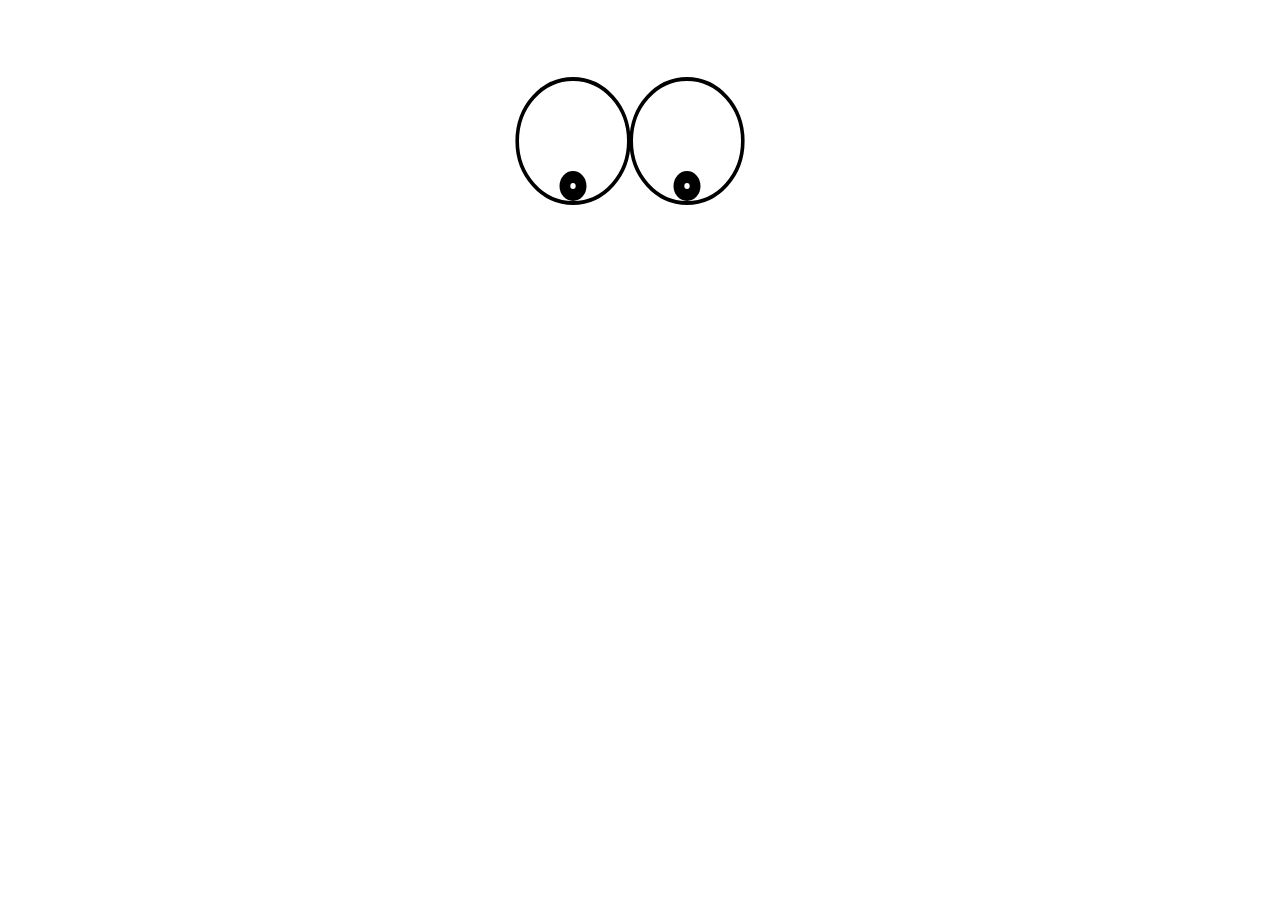
==== dolaemong.html @ eb523f5d "eyemove" ====
<!DOCTYPE html>
<html>
<head>
<title>도라에몽 눈알 굴리기</title>
<meta charset="UTF-8">
<style>
body {
    margin: 0;
}

.도라에몽 {
    position: absolute;
    top: 50%;
    left: 50%;
    width: 600px;
    height: 800px;
    background: url('doraemon.gif') no-repeat 50% 50%;
    background-size: contain;
    transform: translate(-50%,-50%);
}

.눈들 {
    display: flex;
    position: absolute;
    top: 27px;
    left: 162px;
}

.눈 {
    position: relative;
    width: 120px;
    height: 120px;
    border: 4px solid black;
    border-radius: 50%;
    background-color: white;
    transform: scaleX(0.9);
}

.눈-1 {
    left: 7px;
}

.눈-2 {
    left: -7px;
}

.눈동자 {
    position: absolute;
    left: 45px;
    bottom: 0;
    width: 30px;
    height: inherit;
}

.눈동자:before {
    content: '';
    display: block;
    position: absolute;
    left: 0;
    bottom: 0;
    width: inherit;
    height: 30px;
    border-radius: 50%;
    background-color: black;
}

.눈동자:after {
    content: '';
    display: block;
    position: absolute;
    left: 12px;
    bottom: 12px;
    width: 6px;
    height: 6px;
    border-radius: 50%;
    background-color: white;
}
</style>
</head>
<body>
<div class="도라에몽">
    <div class="눈들">
        <div class="눈 눈-1">
            <div class="눈동자"></div>
        </div>
        <div class="눈 눈-2">
            <div class="눈동자"></div>
        </div>
    </div>
</div>

<script>
var 눈알 = function (selector) {
    var 눈 = document.querySelector(selector),
        눈동자 = 눈.querySelector('.눈동자'),
        눈영역 = 눈.getBoundingClientRect();

    var 눈알굴리기 = function (mouseX, mouseY) {
        var 라디안 = Math.atan2( mouseY - (눈영역.y + 눈영역.height * 0.5), mouseX - (눈영역.x + 눈영역.width * 0.5) );
        눈동자.style.transform = 'rotate(' + (180 * 라디안 / Math.PI - 90) + 'deg)';
    };

    return {
        눈알굴리기: 눈알굴리기
    };
};

var 왼눈 = 눈알('.눈-1');
var 오른눈 = 눈알('.눈-2');

window.addEventListener('mousemove', function (e) {
    왼눈.눈알굴리기(e.pageX, e.pageY);
    오른눈.눈알굴리기(e.pageX, e.pageY);
});
</script>
</body>
</html>
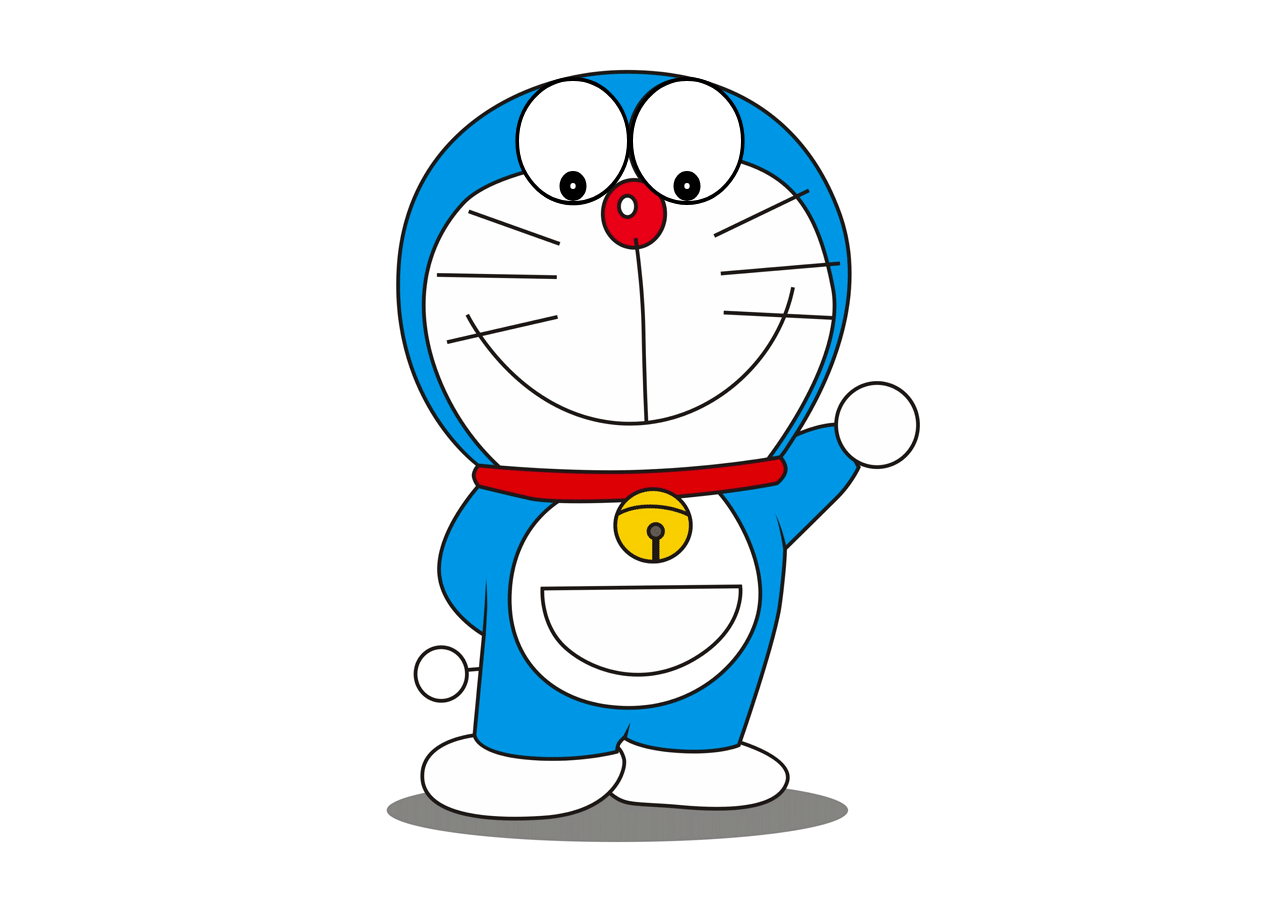
==== commit e0fa39d3: "script remove" ====
--- a/dolaemong.html
+++ b/dolaemong.html
@@ -1,137 +1,110 @@
+<!DOCTYPE html>
+<html>
+    <head>
+        <title>도라에몽 눈알 굴리기</title>
+        <meta charset="UTF-8">
+        <style>
+            body {
+                margin: 0;
+            }
+
+            .doraemon {
+                position: absolute;
+                top: 50%;
+                left: 50%;
+                width: 600px;
+                height: 800px;
+                background: url("img/doraemon.gif") no-repeat 50% 50%;
+                background-size: contain;
+                transform: translate(-50%,-50%);
+            }
+
+            .eye_wrap {
+                display: flex;
+                position: absolute;
+                top: 27px;
+                left: 162px;
+            }
+
+            .eye {
+                position: relative;
+                width: 120px;
+                height: 120px;
+                border: 4px solid black;
+                border-radius: 50%;
+                background-color: white;
+                transform: scaleX(0.9);
+            }
+
+            .eye_1 {
+                left: 7px;
+            }
+
+            .eye_2 {
+                left: -7px;
+            }
+
+            .pupil {
+                position: absolute;
+                left: 45px;
+                bottom: 0;
+                width: 30px;
+                height: inherit;
+            }
+
+            .pupil:before {
+                content: '';
+                display: block;
+                position: absolute;
+                left: 0;
+                bottom: 0;
+                width: inherit;
+                height: 30px;
+                border-radius: 50%;
+                background-color: black;
+            }
+
+            .pupil:after {
+                content: '';
+                display: block;
+                position: absolute;
+                left: 12px;
+                bottom: 12px;
+                width: 6px;
+                height: 6px;
+                border-radius: 50%;
+                background-color: white;
+            }
+        </style>
+    </head>
+    <body>
+        <div class="doraemon">
+            <div class="eye_wrap">
+                <div class="eye eye_1">
+                    <div class="pupil"></div>
+                </div>
+                <div class="eye eye_2">
+                    <div class="pupil"></div>
+                </div>
+            </div>
+        </div>
+
+        <script>
+
+            var eye = document.querySelector('.pupil'),
+                pupil = eye.querySelector('.pupil');
+
+            var eywMove = function(mouseX, mouseY){
+
+            }
+
+            window.addEventListener('mousemove', function (e) {
+                console.log(e.pageX, e.pageY)
+                
+            });
 
 
-<!DOCTYPE html>
-<html>
-<head>
-<title>도라에몽 눈알 굴리기</title>
-<meta charset="UTF-8">
-<style>
-body {
-    margin: 0;
-}
+        </script>
 
-.도라에몽 {
-    position: absolute;
-    top: 50%;
-    left: 50%;
-    width: 600px;
-    height: 800px;
-    background: url('doraemon.gif') no-repeat 50% 50%;
-    background-size: contain;
-    transform: translate(-50%,-50%);
-}
-
-.눈들 {
-    display: flex;
-    position: absolute;
-    top: 27px;
-    left: 162px;
-}
-
-.눈 {
-    position: relative;
-    width: 120px;
-    height: 120px;
-    border: 4px solid black;
-    border-radius: 50%;
-    background-color: white;
-    transform: scaleX(0.9);
-}
-
-.눈-1 {
-    left: 7px;
-}
-
-.눈-2 {
-    left: -7px;
-}
-
-.눈동자 {
-    position: absolute;
-    left: 45px;
-    bottom: 0;
-    width: 30px;
-    height: inherit;
-}
-
-.눈동자:before {
-    content: '';
-    display: block;
-    position: absolute;
-    left: 0;
-    bottom: 0;
-    width: inherit;
-    height: 30px;
-    border-radius: 50%;
-    background-color: black;
-}
-
-.눈동자:after {
-    content: '';
-    display: block;
-    position: absolute;
-    left: 12px;
-    bottom: 12px;
-    width: 6px;
-    height: 6px;
-    border-radius: 50%;
-    background-color: white;
-}
-</style>
-</head>
-<body>
-<div class="도라에몽">
-    <div class="눈들">
-        <div class="눈 눈-1">
-            <div class="눈동자"></div>
-        </div>
-        <div class="눈 눈-2">
-            <div class="눈동자"></div>
-        </div>
-    </div>
-</div>
-
-<script>
-var 눈알 = function (selector) {
-    var 눈 = document.querySelector(selector),
-        눈동자 = 눈.querySelector('.눈동자'),
-        눈영역 = 눈.getBoundingClientRect();
-
-    var 눈알굴리기 = function (mouseX, mouseY) {
-        var 라디안 = Math.atan2( mouseY - (눈영역.y + 눈영역.height * 0.5), mouseX - (눈영역.x + 눈영역.width * 0.5) );
-        눈동자.style.transform = 'rotate(' + (180 * 라디안 / Math.PI - 90) + 'deg)';
-    };
-
-    return {
-        눈알굴리기: 눈알굴리기
-    };
-};
-
-var 왼눈 = 눈알('.눈-1');
-var 오른눈 = 눈알('.눈-2');
-
-window.addEventListener('mousemove', function (e) {
-    왼눈.눈알굴리기(e.pageX, e.pageY);
-    오른눈.눈알굴리기(e.pageX, e.pageY);
-});
-</script>
-</body>
-</html>
-
-
-
-
-
-
-
-
-
-
-
-
-
-
-
-
-
-
+    </body>
+</html>
